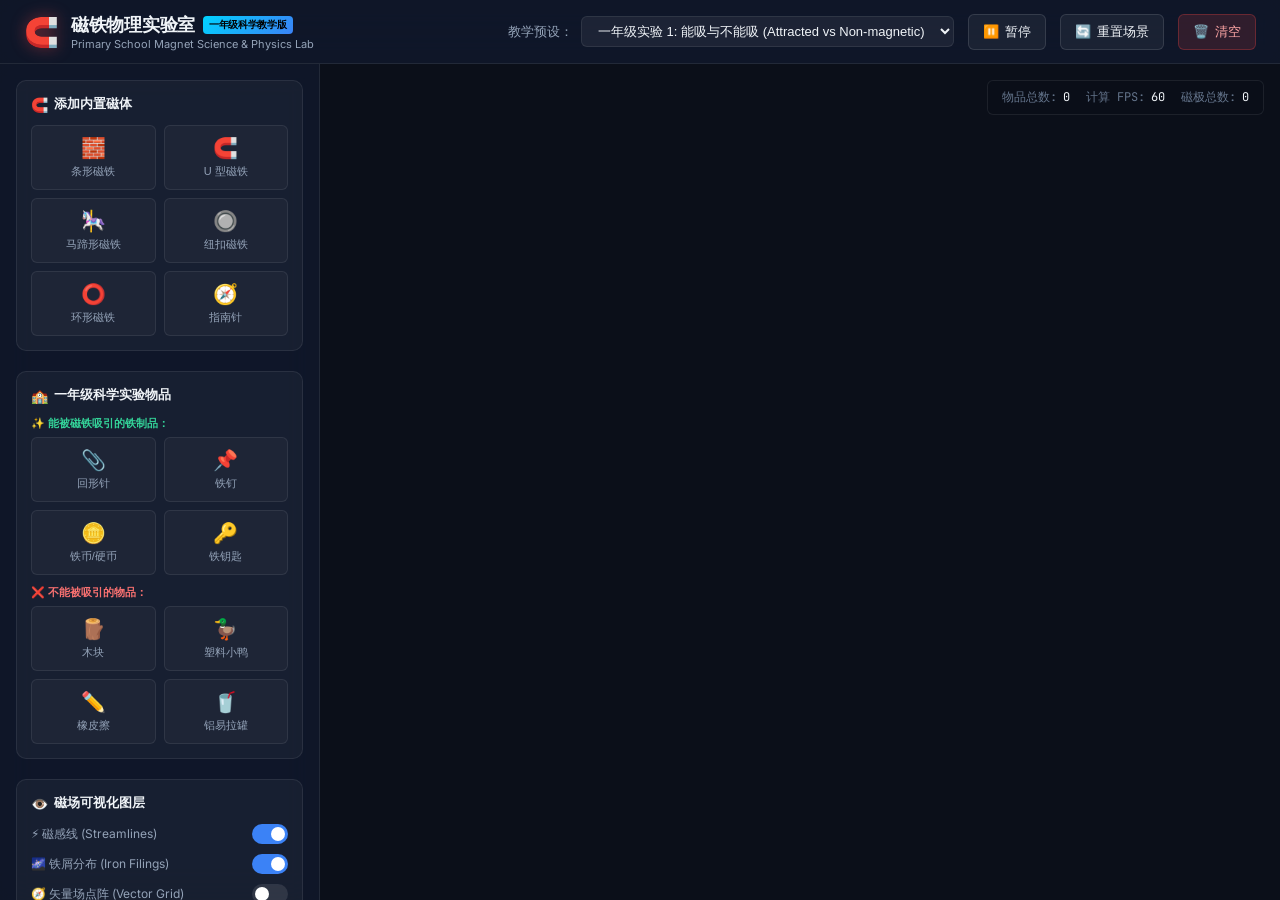
==== index.html @ a749f0bc "feat: Grade 1 Science Magnet Physics Lab with drop, heat demagnetization, strength comparison & rule" ====
<!DOCTYPE html>
<html lang="zh-CN">
<head>
  <meta charset="UTF-8">
  <meta name="viewport" content="width=device-width, initial-scale=1.0">
  <title>🧲 高级磁铁物理模拟器 | Interactive Magnet Simulator PRO 2.0</title>
  <link rel="stylesheet" href="style.css">
  <link rel="preconnect" href="https://fonts.googleapis.com">
  <link rel="preconnect" href="https://fonts.gstatic.com" crossorigin>
  <link href="https://fonts.googleapis.com/css2?family=Inter:wght@300;400;500;600;700&family=JetBrains+Mono:wght@400;500&display=swap" rel="stylesheet">
</head>
<body>
  <div id="app">
    <!-- Header Navbar -->
    <header class="app-header">
      <div class="brand">
        <div class="logo-icon">🧲</div>
        <div class="brand-text">
          <h1>磁铁物理实验室 <span class="badge">一年级科学教学版</span></h1>
          <p>Primary School Magnet Science & Physics Lab</p>
        </div>
      </div>
      <div class="header-controls">
        <div class="preset-selector">
          <label for="preset-select">教学预设：</label>
          <select id="preset-select">
            <option value="kids_test">一年级实验 1: 能吸与不能吸 (Attracted vs Non-magnetic)</option>
            <option value="attract">一年级实验 2: 异极相吸 (Attract)</option>
            <option value="repel">一年级实验 3: 同极相斥 (Repel)</option>
            <option value="compare_strength">一年级实验 4: 磁力强弱比拼 (吸回形针数量)</option>
            <option value="heat_drop_damage">一年级实验 5: 跌落与火烧对磁力的破坏</option>
            <option value="ruler_race">一年级实验 6: 直尺推回形针赛跑 (作用距离大比拼)</option>
            <option value="break_demo">摔断磁铁演示 (Broken Magnet)</option>
            <option value="quad">四极矩阵锁 (Magnetic Lock)</option>
            <option value="iron_filings">铁屑磁感线实验 (Iron Filings)</option>
            <option value="compass_grid">指南针向量阵列 (Compass Array)</option>
            <option value="empty">空白画布 (Empty)</option>
          </select>
        </div>
        <button id="btn-pause" class="btn btn-secondary">
          <span class="icon">⏸️</span> <span class="text">暂停</span>
        </button>
        <button id="btn-reset" class="btn btn-secondary">
          <span class="icon">🔄</span> 重置场景
        </button>
        <button id="btn-clear" class="btn btn-danger">
          <span class="icon">🗑️</span> 清空
        </button>
      </div>
    </header>

    <!-- Main Container -->
    <div class="main-container">
      <!-- Left Sidebar: Tools & Controls -->
      <aside class="sidebar">
        <!-- Spawn Panel: Magnets -->
        <section class="panel-section">
          <h3><span class="sec-icon">🧲</span> 添加内置磁体</h3>
          <div class="tool-grid">
            <button class="tool-btn" id="spawn-bar">
              <span class="tool-icon">🧱</span>
              <span class="tool-name">条形磁铁</span>
            </button>
            <button class="tool-btn" id="spawn-ushape">
              <span class="tool-icon">🧲</span>
              <span class="tool-name">U 型磁铁</span>
            </button>
            <button class="tool-btn" id="spawn-horseshoe">
              <span class="tool-icon">🎠</span>
              <span class="tool-name">马蹄形磁铁</span>
            </button>
            <button class="tool-btn" id="spawn-button">
              <span class="tool-icon">🔘</span>
              <span class="tool-name">纽扣磁铁</span>
            </button>
            <button class="tool-btn" id="spawn-ring">
              <span class="tool-icon">⭕</span>
              <span class="tool-name">环形磁铁</span>
            </button>
            <button class="tool-btn" id="spawn-compass">
              <span class="tool-icon">🧭</span>
              <span class="tool-name">指南针</span>
            </button>
          </div>
        </section>

        <!-- Spawn Panel: Everyday Science Objects -->
        <section class="panel-section">
          <h3><span class="sec-icon">🏫</span> 一年级科学实验物品</h3>
          
          <div class="sub-label green-label">✨ 能被磁铁吸引的铁制品：</div>
          <div class="tool-grid">
            <button class="tool-btn item-magnetic" id="spawn-paperclip">
              <span class="tool-icon">📎</span>
              <span class="tool-name">回形针</span>
            </button>
            <button class="tool-btn item-magnetic" id="spawn-nail">
              <span class="tool-icon">📌</span>
              <span class="tool-name">铁钉</span>
            </button>
            <button class="tool-btn item-magnetic" id="spawn-coin">
              <span class="tool-icon">🪙</span>
              <span class="tool-name">铁币/硬币</span>
            </button>
            <button class="tool-btn item-magnetic" id="spawn-key">
              <span class="tool-icon">🔑</span>
              <span class="tool-name">铁钥匙</span>
            </button>
          </div>

          <div class="sub-label red-label">❌ 不能被吸引的物品：</div>
          <div class="tool-grid">
            <button class="tool-btn item-nonmagnetic" id="spawn-wood">
              <span class="tool-icon">🪵</span>
              <span class="tool-name">木块</span>
            </button>
            <button class="tool-btn item-nonmagnetic" id="spawn-duck">
              <span class="tool-icon">🦆</span>
              <span class="tool-name">塑料小鸭</span>
            </button>
            <button class="tool-btn item-nonmagnetic" id="spawn-eraser">
              <span class="tool-icon">✏️</span>
              <span class="tool-name">橡皮擦</span>
            </button>
            <button class="tool-btn item-nonmagnetic" id="spawn-alcan">
              <span class="tool-icon">🥤</span>
              <span class="tool-name">铝易拉罐</span>
            </button>
          </div>
        </section>

        <!-- Visual Layers Panel -->
        <section class="panel-section">
          <h3><span class="sec-icon">👁️</span> 磁场可视化图层</h3>
          <div class="toggle-list">
            <label class="toggle-item">
              <span class="toggle-label">⚡ 磁感线 (Streamlines)</span>
              <input type="checkbox" id="toggle-fieldlines" checked>
              <span class="slider"></span>
            </label>
            <label class="toggle-item">
              <span class="toggle-label">🌌 铁屑分布 (Iron Filings)</span>
              <input type="checkbox" id="toggle-filings" checked>
              <span class="slider"></span>
            </label>
            <label class="toggle-item">
              <span class="toggle-label">🧭 矢量场点阵 (Vector Grid)</span>
              <input type="checkbox" id="toggle-vectorgrid">
              <span class="slider"></span>
            </label>
            <label class="toggle-item">
              <span class="toggle-label">🌡️ 磁场热力图 (Heatmap)</span>
              <input type="checkbox" id="toggle-heatmap">
              <span class="slider"></span>
            </label>
            <label class="toggle-item">
              <span class="toggle-label">↗️ 受力矢量箭图 (Forces)</span>
              <input type="checkbox" id="toggle-forces" checked>
              <span class="slider"></span>
            </label>
          </div>
        </section>

        <!-- Physics Parameters Panel -->
        <section class="panel-section">
          <h3><span class="sec-icon">⚙️</span> 物理环境设置</h3>
          <div class="control-group">
            <div class="control-header">
              <span>全局磁力强度</span>
              <span id="val-strength" class="val-badge">3.0x</span>
            </div>
            <input type="range" id="slider-strength" min="0.1" max="10.0" step="0.1" value="3.0">
          </div>

          <div class="control-group">
            <div class="control-header">
              <span>阻尼 / 空气阻力</span>
              <span id="val-damping" class="val-badge">0.04</span>
            </div>
            <input type="range" id="slider-damping" min="0.01" max="0.2" step="0.01" value="0.04">
          </div>

          <div class="control-group">
            <div class="control-header">
              <span>模拟演算速度</span>
              <span id="val-speed" class="val-badge">1.0x</span>
            </div>
            <input type="range" id="slider-speed" min="0.1" max="3.0" step="0.1" value="1.0">
          </div>

          <div class="control-group">
            <div class="control-header">
              <span>铁屑密度</span>
              <span id="val-filings-count" class="val-badge">800</span>
            </div>
            <input type="range" id="slider-filings-count" min="100" max="2500" step="100" value="800">
          </div>

          <div class="toggle-list">
            <label class="toggle-item">
              <span class="toggle-label">🔊 音效 (碰撞与吸附)</span>
              <input type="checkbox" id="toggle-sound" checked>
              <span class="slider"></span>
            </label>
          </div>
        </section>

        <!-- Instructions Panel -->
        <section class="panel-section info-box">
          <h4>💡 科学小知识 (一年级磁铁课)</h4>
          <ul>
            <li><strong>1. 能吸与不能吸：</strong> 磁铁能吸引铁制品（回形针、铁钉），不能吸引木块、橡胶、塑料、铝和铜。</li>
            <li><strong>2. 同极相斥，异极相吸：</strong> N极(红)与N极靠近互相推开；N极(红)与S极(蓝)牢牢吸引在一起！</li>
            <li><strong>3. 比较磁力强弱：</strong> 磁铁磁力越强，能吸引的回形针数量就越多！</li>
            <li><strong>4. 破坏磁力的因素：</strong> 磁铁频繁<strong>跌落撞击</strong>或用<strong>火烧加热</strong>会导致磁力变弱甚至消失！</li>
            <li><strong>5. 磁力作用距离：</strong> 磁力越强的磁铁，越能在更远的距离吸走回形针（可用直尺比赛测试）！</li>
            <li><strong>6. 摔断的磁铁：</strong> 折断的磁铁半块仍会各自形成全新的 N极与 S极！</li>
          </ul>
        </section>
      </aside>

      <!-- Center Viewport / Canvas Container -->
      <main class="viewport-container">
        <canvas id="sim-canvas"></canvas>

        <!-- On-Canvas HUD Stats -->
        <div class="hud-stats">
          <div class="hud-item"><span class="hud-label">物品总数:</span> <span id="hud-magnet-count">0</span></div>
          <div class="hud-item"><span class="hud-label">计算 FPS:</span> <span id="hud-fps">60</span></div>
          <div class="hud-item"><span class="hud-label">磁极总数:</span> <span id="hud-pole-count">0</span></div>
        </div>

        <!-- Selected Entity Inspector Bar -->
        <div id="inspector-bar" class="inspector-bar hidden">
          <div class="inspector-title">
            <span id="inspector-icon">🧱</span>
            <span id="inspector-name">条形磁铁 #1</span>
          </div>
          <div class="inspector-controls">
            <div class="inspector-item" id="inspect-strength-group">
              <span>磁力强度:</span>
              <input type="range" id="inspect-strength" min="0.2" max="3.0" step="0.1" value="1.0">
              <span id="inspect-strength-val">1.0x</span>
            </div>
            <div class="inspector-item">
              <button id="inspect-btn-flip" class="btn btn-small">🔄 翻转磁极 (N ⇄ S)</button>
            </div>
            <div class="inspector-item">
              <button id="inspect-btn-drop" class="btn btn-small btn-warning">💥 跌落损伤 (磁力衰减)</button>
            </div>
            <div class="inspector-item">
              <button id="inspect-btn-heat" class="btn btn-small btn-danger">🔥 火烧加热 (高温消磁)</button>
            </div>
            <div class="inspector-item">
              <button id="inspect-btn-break" class="btn btn-small btn-warning">🔨 摔断成两段</button>
            </div>
            <div class="inspector-item">
              <label class="checkbox-label">
                <input type="checkbox" id="inspect-pin"> 📌 固定位置
              </label>
            </div>
            <div class="inspector-item">
              <button id="inspect-btn-delete" class="btn btn-small btn-danger">🗑️ 删除</button>
            </div>
          </div>
        </div>
      </main>
    </div>
  </div>

  <script src="app.js"></script>
</body>
</html>
---- style.css ----
/* CSS Design Tokens */
:root {
  --bg-dark: #0b0f19;
  --bg-panel: rgba(18, 26, 44, 0.75);
  --bg-panel-solid: #121a2c;
  --bg-card: rgba(255, 255, 255, 0.04);
  --border-color: rgba(255, 255, 255, 0.08);
  --border-active: rgba(0, 210, 255, 0.4);
  
  --text-primary: #f0f4f8;
  --text-secondary: #94a3b8;
  --text-muted: #64748b;

  --accent-cyan: #00d2ff;
  --accent-blue: #3b82f6;
  --accent-red: #ef4444;
  --accent-green: #10b981;
  --accent-gold: #f59e0b;

  --north-color: #ef4444; /* N Pole Red */
  --south-color: #3b82f6; /* S Pole Blue */

  --radius-sm: 6px;
  --radius-md: 10px;
  --radius-lg: 16px;

  --shadow-glow: 0 0 20px rgba(0, 210, 255, 0.15);
  --glass-backdrop: blur(16px) saturate(180%);
}

* {
  box-sizing: border-box;
  margin: 0;
  padding: 0;
  user-select: none;
}

body, html {
  width: 100%;
  height: 100%;
  overflow: hidden;
  font-family: 'Inter', system-ui, -apple-system, BlinkMacSystemFont, sans-serif;
  background-color: var(--bg-dark);
  color: var(--text-primary);
}

#app {
  display: flex;
  flex-direction: column;
  height: 100vh;
  width: 100vw;
}

/* --- Header Navbar --- */
.app-header {
  height: 64px;
  background: var(--bg-panel);
  backdrop-filter: var(--glass-backdrop);
  -webkit-backdrop-filter: var(--glass-backdrop);
  border-bottom: 1px solid var(--border-color);
  display: flex;
  align-items: center;
  justify-content: space-between;
  padding: 0 24px;
  z-index: 10;
}

.brand {
  display: flex;
  align-items: center;
  gap: 12px;
}

.logo-icon {
  font-size: 28px;
  filter: drop-shadow(0 0 8px rgba(239, 68, 68, 0.4));
}

.brand-text h1 {
  font-size: 18px;
  font-weight: 700;
  letter-spacing: -0.3px;
  display: flex;
  align-items: center;
  gap: 8px;
}

.badge {
  font-size: 10px;
  font-weight: 600;
  background: linear-gradient(135deg, var(--accent-cyan), var(--accent-blue));
  color: #000;
  padding: 2px 6px;
  border-radius: 4px;
  text-transform: uppercase;
}

.brand-text p {
  font-size: 11px;
  color: var(--text-secondary);
}

.header-controls {
  display: flex;
  align-items: center;
  gap: 14px;
}

.preset-selector {
  display: flex;
  align-items: center;
  gap: 8px;
  font-size: 13px;
  color: var(--text-secondary);
}

select {
  background: rgba(255, 255, 255, 0.06);
  color: var(--text-primary);
  border: 1px solid var(--border-color);
  padding: 6px 12px;
  border-radius: var(--radius-sm);
  font-size: 13px;
  outline: none;
  cursor: pointer;
  transition: all 0.2s;
}

select:hover, select:focus {
  border-color: var(--accent-cyan);
  background: rgba(255, 255, 255, 0.1);
}

/* --- Buttons --- */
.btn {
  display: inline-flex;
  align-items: center;
  gap: 6px;
  padding: 8px 14px;
  font-size: 13px;
  font-weight: 500;
  border-radius: var(--radius-sm);
  border: 1px solid var(--border-color);
  background: rgba(255, 255, 255, 0.05);
  color: var(--text-primary);
  cursor: pointer;
  transition: all 0.2s cubic-bezier(0.4, 0, 0.2, 1);
}

.btn:hover {
  background: rgba(255, 255, 255, 0.12);
  border-color: rgba(255, 255, 255, 0.2);
  transform: translateY(-1px);
}

.btn:active {
  transform: translateY(0);
}

.btn-secondary {
  border-color: rgba(255, 255, 255, 0.12);
}

.btn-warning {
  background: rgba(245, 158, 11, 0.15);
  border-color: rgba(245, 158, 11, 0.3);
  color: #fde68a;
}

.btn-warning:hover {
  background: rgba(245, 158, 11, 0.3);
  border-color: var(--accent-gold);
}

.btn-danger {
  background: rgba(239, 68, 68, 0.15);
  border-color: rgba(239, 68, 68, 0.3);
  color: #fca5a5;
}

.btn-danger:hover {
  background: rgba(239, 68, 68, 0.3);
  border-color: var(--accent-red);
}

.btn-small {
  padding: 5px 10px;
  font-size: 12px;
}

/* --- Main Layout --- */
.main-container {
  display: flex;
  flex: 1;
  position: relative;
  overflow: hidden;
}

/* --- Sidebar --- */
.sidebar {
  width: 320px;
  background: var(--bg-panel);
  backdrop-filter: var(--glass-backdrop);
  -webkit-backdrop-filter: var(--glass-backdrop);
  border-right: 1px solid var(--border-color);
  padding: 16px;
  display: flex;
  flex-direction: column;
  gap: 20px;
  overflow-y: auto;
  z-index: 5;
}

.sidebar::-webkit-scrollbar {
  width: 5px;
}
.sidebar::-webkit-scrollbar-thumb {
  background: rgba(255, 255, 255, 0.1);
  border-radius: 4px;
}

.panel-section {
  background: var(--bg-card);
  border: 1px solid var(--border-color);
  border-radius: var(--radius-md);
  padding: 14px;
}

.panel-section h3 {
  font-size: 13px;
  font-weight: 600;
  color: var(--text-primary);
  margin-bottom: 12px;
  display: flex;
  align-items: center;
  gap: 6px;
}

.sub-label {
  font-size: 11px;
  font-weight: 600;
  margin: 10px 0 6px 0;
}

.green-label {
  color: #34d399;
}

.red-label {
  color: #f87171;
}

.sec-icon {
  font-size: 14px;
}

/* Tool Grid */
.tool-grid {
  display: grid;
  grid-template-columns: 1fr 1fr;
  gap: 8px;
}

.tool-btn {
  display: flex;
  flex-direction: column;
  align-items: center;
  justify-content: center;
  padding: 10px 6px;
  background: rgba(255, 255, 255, 0.03);
  border: 1px solid var(--border-color);
  border-radius: var(--radius-sm);
  color: var(--text-primary);
  cursor: pointer;
  transition: all 0.2s;
}

.tool-btn:hover {
  background: rgba(0, 210, 255, 0.08);
  border-color: var(--border-active);
  box-shadow: 0 0 10px rgba(0, 210, 255, 0.1);
}

.item-magnetic:hover {
  border-color: rgba(52, 211, 153, 0.5);
  background: rgba(52, 211, 153, 0.08);
}

.item-nonmagnetic:hover {
  border-color: rgba(248, 113, 113, 0.5);
  background: rgba(248, 113, 113, 0.08);
}

.tool-icon {
  font-size: 20px;
  margin-bottom: 4px;
}

.tool-name {
  font-size: 11px;
  color: var(--text-secondary);
}

/* Toggle Switch List */
.toggle-list {
  display: flex;
  flex-direction: column;
  gap: 10px;
}

.toggle-item {
  display: flex;
  align-items: center;
  justify-content: space-between;
  font-size: 12px;
  color: var(--text-secondary);
  cursor: pointer;
}

.toggle-item input {
  display: none;
}

.slider {
  width: 36px;
  height: 20px;
  background: rgba(255, 255, 255, 0.1);
  border-radius: 20px;
  position: relative;
  transition: background 0.3s;
}

.slider::before {
  content: '';
  position: absolute;
  width: 14px;
  height: 14px;
  border-radius: 50%;
  background: #fff;
  top: 3px;
  left: 3px;
  transition: transform 0.3s;
}

.toggle-item input:checked + .slider {
  background: var(--accent-blue);
}

.toggle-item input:checked + .slider::before {
  transform: translateX(16px);
}

/* Sliders */
.control-group {
  margin-bottom: 14px;
}

.control-header {
  display: flex;
  justify-content: space-between;
  font-size: 12px;
  color: var(--text-secondary);
  margin-bottom: 6px;
}

.val-badge {
  font-family: 'JetBrains Mono', monospace;
  font-size: 11px;
  color: var(--accent-cyan);
}

input[type="range"] {
  width: 100%;
  accent-color: var(--accent-cyan);
  background: rgba(255, 255, 255, 0.1);
  height: 4px;
  border-radius: 2px;
  outline: none;
  cursor: pointer;
}

/* Info Box */
.info-box h4 {
  font-size: 12px;
  color: var(--accent-gold);
  margin-bottom: 8px;
}

.info-box ul {
  padding-left: 16px;
  font-size: 11px;
  color: var(--text-secondary);
  line-height: 1.6;
}

/* --- Viewport Canvas --- */
.viewport-container {
  flex: 1;
  position: relative;
  background-color: var(--bg-dark);
}

#sim-canvas {
  width: 100%;
  height: 100%;
  display: block;
  cursor: default;
}

/* HUD Overlay */
.hud-stats {
  position: absolute;
  top: 16px;
  right: 16px;
  background: rgba(11, 15, 25, 0.7);
  backdrop-filter: blur(8px);
  border: 1px solid var(--border-color);
  padding: 8px 14px;
  border-radius: var(--radius-sm);
  display: flex;
  gap: 16px;
  pointer-events: none;
  font-family: 'JetBrains Mono', monospace;
  font-size: 12px;
}

.hud-item {
  display: flex;
  gap: 6px;
}

.hud-label {
  color: var(--text-muted);
}

/* Floating Inspector Bar */
.inspector-bar {
  position: absolute;
  bottom: 24px;
  left: 50%;
  transform: translateX(-50%);
  background: var(--bg-panel-solid);
  border: 1px solid var(--border-active);
  box-shadow: var(--shadow-glow);
  padding: 12px 20px;
  border-radius: var(--radius-md);
  display: flex;
  align-items: center;
  gap: 16px;
  z-index: 10;
  transition: all 0.3s cubic-bezier(0.4, 0, 0.2, 1);
}

.inspector-bar.hidden {
  opacity: 0;
  pointer-events: none;
  transform: translate(-50%, 20px);
}

.inspector-title {
  display: flex;
  align-items: center;
  gap: 8px;
  font-weight: 600;
  font-size: 14px;
  padding-right: 16px;
  border-right: 1px solid var(--border-color);
}

.inspector-controls {
  display: flex;
  align-items: center;
  gap: 14px;
}

.inspector-item {
  display: flex;
  align-items: center;
  gap: 8px;
  font-size: 12px;
  color: var(--text-secondary);
}

.checkbox-label {
  display: flex;
  align-items: center;
  gap: 6px;
  cursor: pointer;
  color: var(--text-primary);
}

.checkbox-label input {
  accent-color: var(--accent-cyan);
}
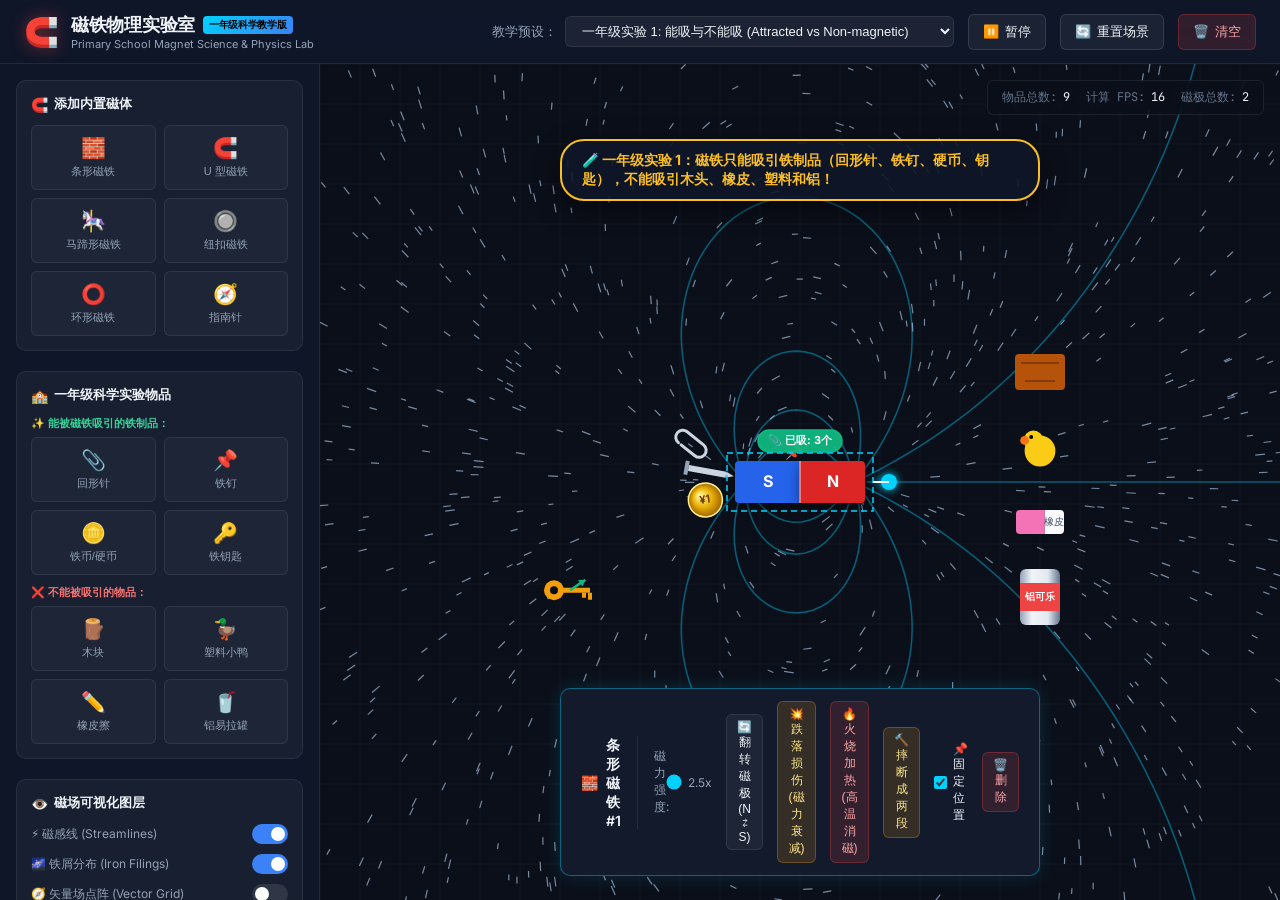
==== commit 05d6bd01: "feat: add Grade 1 Science Option 7 Magnet Rail Track Repel experiment" ====
--- a/index.html
+++ b/index.html
@@ -27,6 +27,7 @@
             <option value="kids_test">一年级实验 1: 能吸与不能吸 (Attracted vs Non-magnetic)</option>
             <option value="attract">一年级实验 2: 异极相吸 (Attract)</option>
             <option value="repel">一年级实验 3: 同极相斥 (Repel)</option>
+            <option value="track_repel">一年级实验 7: 磁铁轨道单轨推退赛 (同极相斥隔空推着退后)</option>
             <option value="compare_strength">一年级实验 4: 磁力强弱比拼 (吸回形针数量)</option>
             <option value="heat_drop_damage">一年级实验 5: 跌落与火烧对磁力的破坏</option>
             <option value="ruler_race">一年级实验 6: 直尺推回形针赛跑 (作用距离大比拼)</option>
